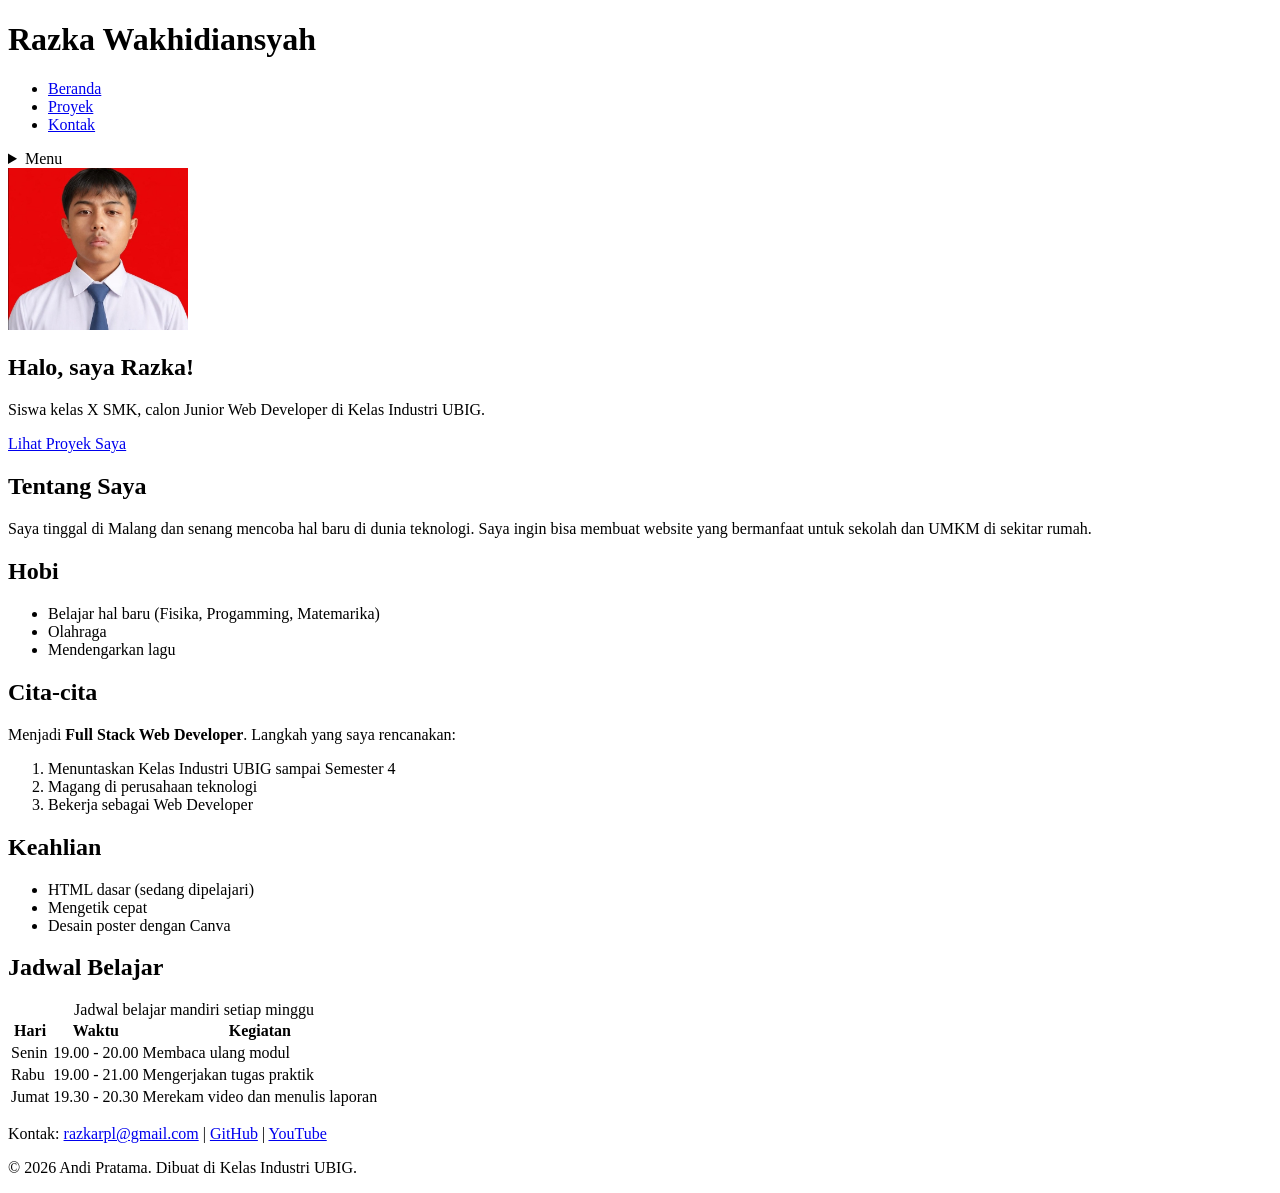
==== index.html @ 946afcf3 "feat: some minor changes" ====
<!DOCTYPE html>
<html lang="id">
<head>
  <meta charset="UTF-8">
  <meta name="viewport" content="width=device-width, initial-scale=1.0">
  <title>Razka Wakhidiansyah | Beranda</title>
  <link rel="preconnect" href="https://fonts.googleapis.com">
  <link rel="preconnect" href="https://fonts.gstatic.com" crossorigin>
  <link href="https://fonts.googleapis.com/css2?family=Inter:wght@400;600&family=Poppins:wght@600;700&display=swap" rel="stylesheet">
  <link rel="stylesheet" href="css/style.css">
</head>
<body>
  <header>
    <div class="container navbar">
      <h1>Razka Wakhidiansyah</h1>
      <nav class="menu-laptop">
        <ul>
          <li><a href="index.html">Beranda</a></li>
          <li><a href="proyek.html">Proyek</a></li>
          <li><a href="kontak.html">Kontak</a></li>
        </ul>
      </nav>
      <!-- Tantangan: menu ponsel yang bisa dibuka-tutup -->
      <details class="menu-ponsel">
        <summary>Menu</summary>
        <nav>
          <ul>
            <li><a href="index.html">Beranda</a></li>
            <li><a href="proyek.html">Proyek</a></li>
            <li><a href="kontak.html">Kontak</a></li>
          </ul>
        </nav>
      </details>
    </div>
  </header>

  <main>
    <div class="container">
      <section class="hero">
        <img src="img/foto-profil.png" alt="Foto profil Andi Pratama" width="180">
        <div>
          <h2>Halo, saya Razka!</h2>
          <p>Siswa kelas X SMK, calon Junior Web Developer di Kelas Industri UBIG.</p>
          <a href="proyek.html" class="tombol">Lihat Proyek Saya</a>
        </div>
      </section>

      <section class="kartu">
        <h2>Tentang Saya</h2>
        <p>Saya tinggal di Malang dan senang mencoba hal baru di dunia teknologi. Saya ingin bisa membuat website yang bermanfaat untuk sekolah dan UMKM di sekitar rumah.</p>
      </section>

      <div class="daftar-kartu">
        <section class="kartu">
          <h2>Hobi</h2>
          <ul>
            <li>Belajar hal baru (Fisika, Progamming, Matemarika)</li>
            <li>Olahraga</li>
            <li>Mendengarkan lagu</li>
          </ul>
        </section>

        <section class="kartu">
          <h2>Cita-cita</h2>
          <p>Menjadi <strong>Full Stack Web Developer</strong>. Langkah yang saya rencanakan:</p>
          <ol>
            <li>Menuntaskan Kelas Industri UBIG sampai Semester 4</li>
            <li>Magang di perusahaan teknologi</li>
            <li>Bekerja sebagai Web Developer</li>
          </ol>
        </section>

        <section class="kartu">
          <h2>Keahlian</h2>
          <ul>
            <li>HTML dasar (sedang dipelajari)</li>
            <li>Mengetik cepat</li>
            <li>Desain poster dengan Canva</li>
          </ul>
        </section>
      </div>

      <section class="kartu">
        <h2>Jadwal Belajar</h2>
        <table>
          <caption>Jadwal belajar mandiri setiap minggu</caption>
          <thead>
            <tr>
              <th>Hari</th>
              <th>Waktu</th>
              <th>Kegiatan</th>
            </tr>
          </thead>
          <tbody>
            <tr>
              <td>Senin</td>
              <td>19.00 - 20.00</td>
              <td>Membaca ulang modul</td>
            </tr>
            <tr>
              <td>Rabu</td>
              <td>19.00 - 21.00</td>
              <td>Mengerjakan tugas praktik</td>
            </tr>
            <tr>
              <td>Jumat</td>
              <td>19.30 - 20.30</td>
              <td>Merekam video dan menulis laporan</td>
            </tr>
          </tbody>
        </table>
      </section>
    </div>
  </main>

  <footer>
    <p>Kontak: <a href="mailto:razkarplgmail.com">razkarpl@gmail.com</a> |
      <a href="https://github.com/RazkaRPL" target="_blank">GitHub</a> |
      <a href="https://www.youtube.com/@Razka_RPL" target="_blank">YouTube</a></p>
    <p>&copy; 2026 Andi Pratama. Dibuat di Kelas Industri UBIG.</p>
  </footer>
</body>
</html>
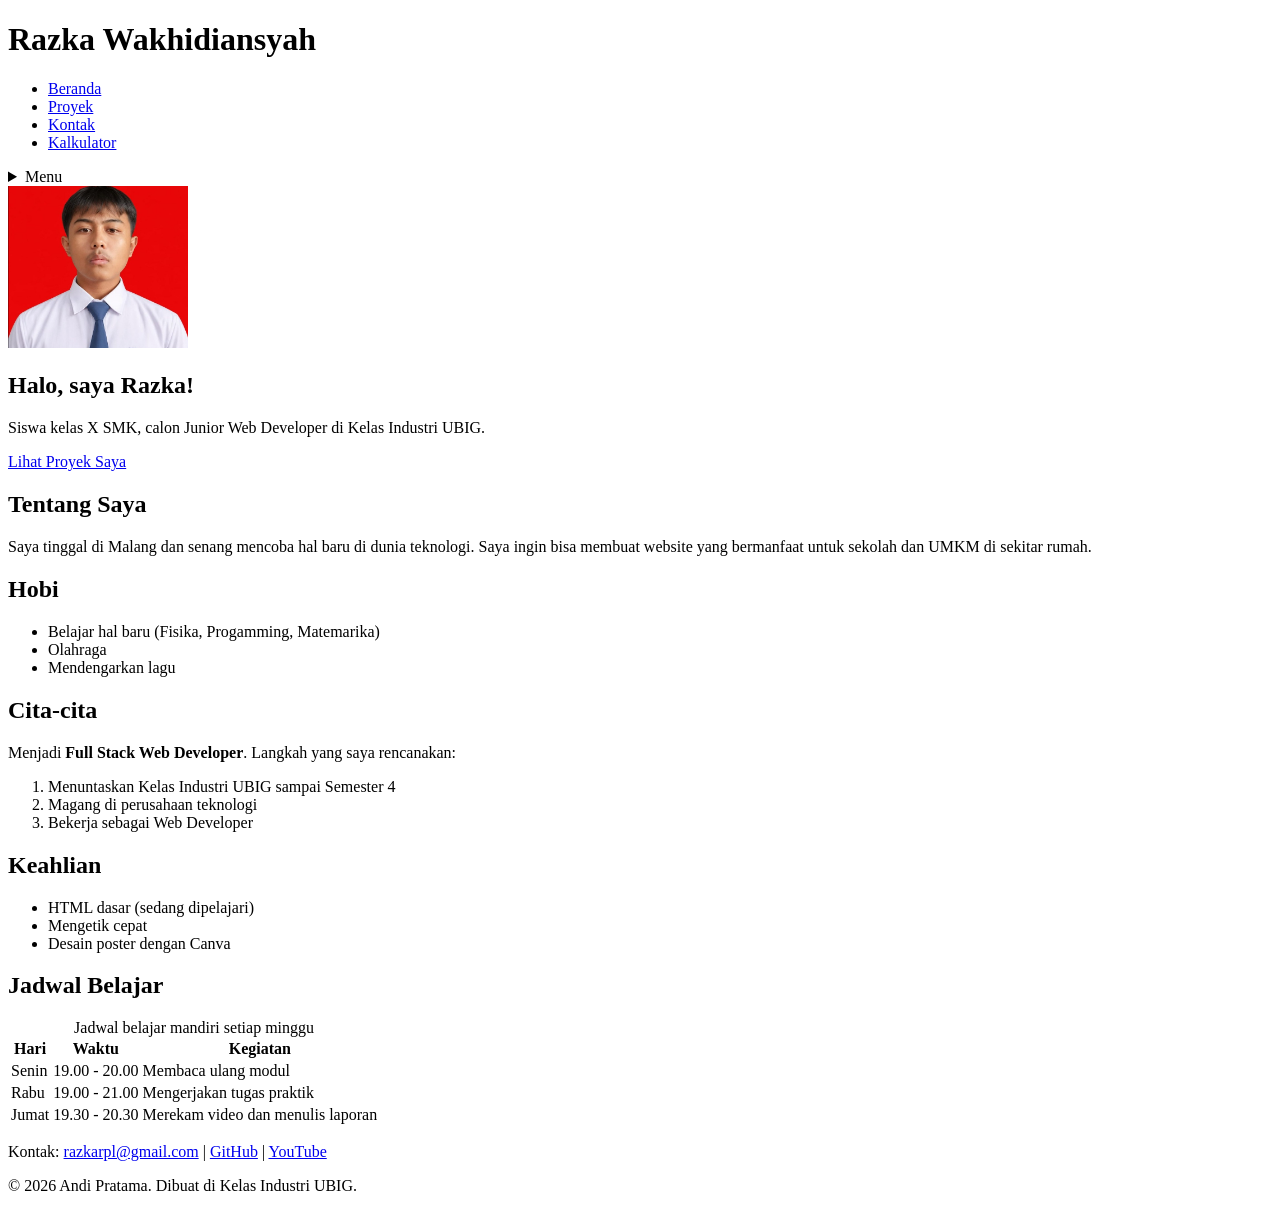
==== commit cfda5450: "Feat: major changes" ====
--- a/index.html
+++ b/index.html
@@ -18,6 +18,7 @@
           <li><a href="index.html">Beranda</a></li>
           <li><a href="proyek.html">Proyek</a></li>
           <li><a href="kontak.html">Kontak</a></li>
+          <li><a href="/folder kalkulator/kalkulator.html">Kalkulator</a></li>
         </ul>
       </nav>
       <!-- Tantangan: menu ponsel yang bisa dibuka-tutup -->
@@ -119,5 +120,6 @@
       <a href="https://www.youtube.com/@Razka_RPL" target="_blank">YouTube</a></p>
     <p>&copy; 2026 Andi Pratama. Dibuat di Kelas Industri UBIG.</p>
   </footer>
+  <script src="/js/pelatihanbenar.js"></script>
 </body>
 </html>
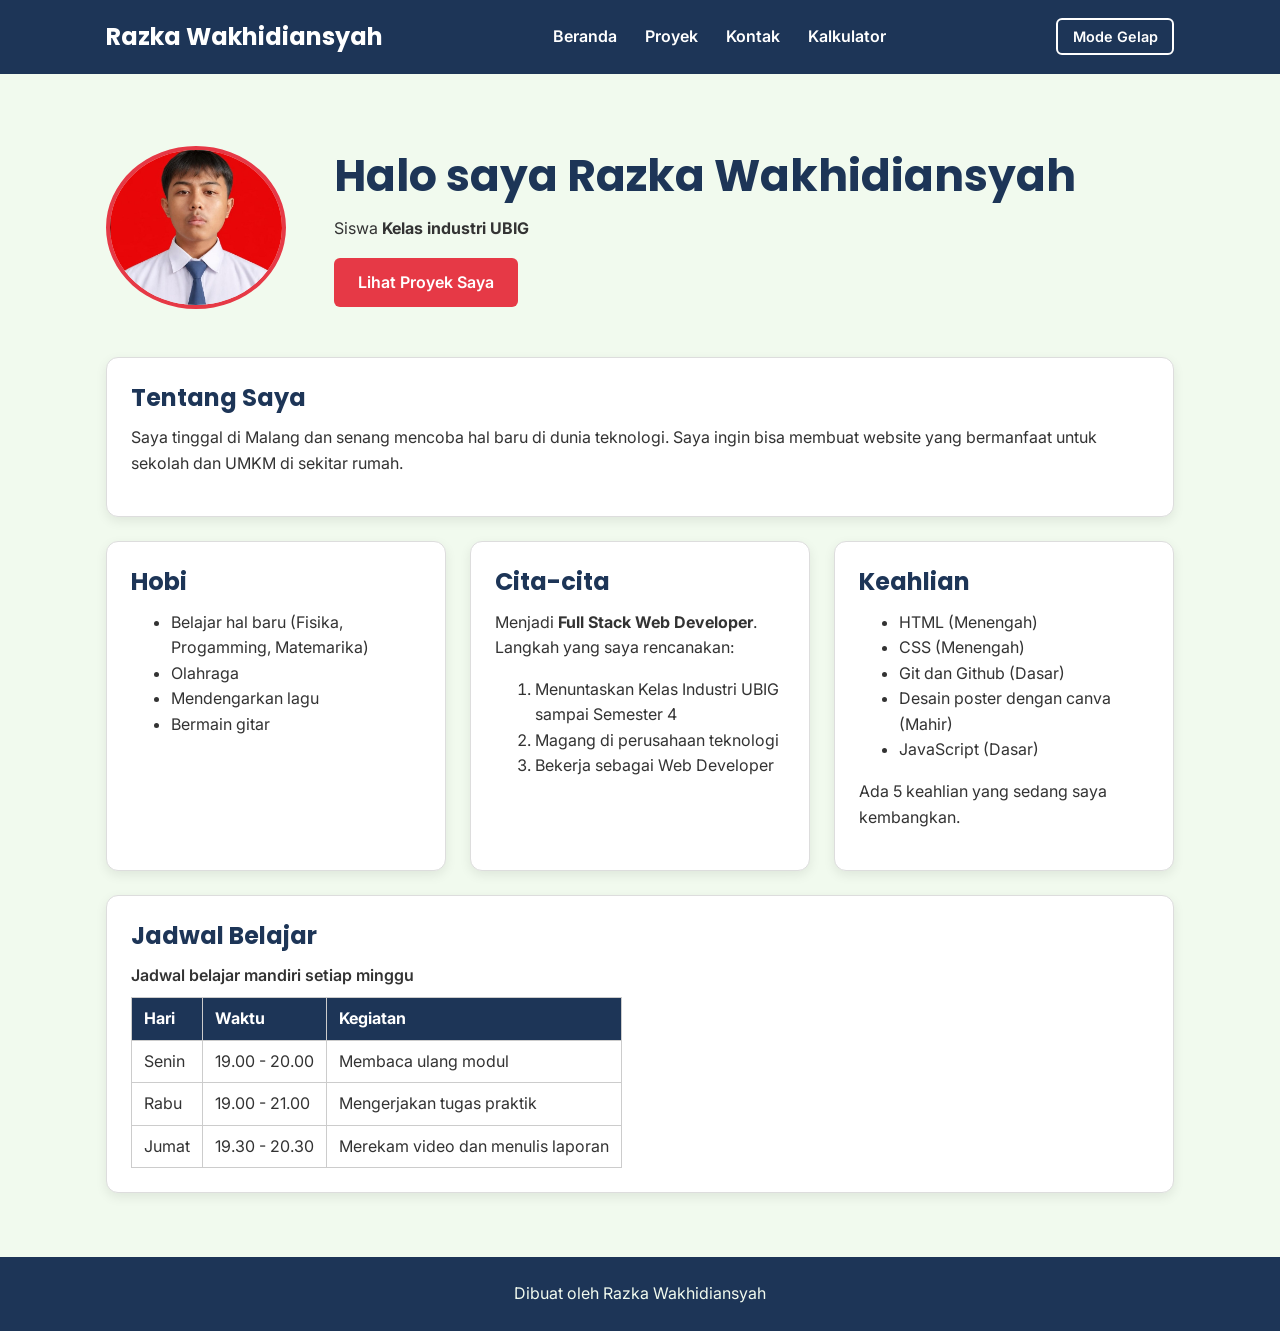
==== commit 9268e6d2: "Before big changes" ====
--- a/index.html
+++ b/index.html
@@ -1,125 +1,146 @@
-<!DOCTYPE html>
+<!doctype html>
 <html lang="id">
-<head>
-  <meta charset="UTF-8">
-  <meta name="viewport" content="width=device-width, initial-scale=1.0">
-  <title>Razka Wakhidiansyah | Beranda</title>
-  <link rel="preconnect" href="https://fonts.googleapis.com">
-  <link rel="preconnect" href="https://fonts.gstatic.com" crossorigin>
-  <link href="https://fonts.googleapis.com/css2?family=Inter:wght@400;600&family=Poppins:wght@600;700&display=swap" rel="stylesheet">
-  <link rel="stylesheet" href="css/style.css">
-</head>
-<body>
-  <header>
-    <div class="container navbar">
-      <h1>Razka Wakhidiansyah</h1>
-      <nav class="menu-laptop">
-        <ul>
-          <li><a href="index.html">Beranda</a></li>
-          <li><a href="proyek.html">Proyek</a></li>
-          <li><a href="kontak.html">Kontak</a></li>
-          <li><a href="/folder kalkulator/kalkulator.html">Kalkulator</a></li>
-        </ul>
-      </nav>
-      <!-- Tantangan: menu ponsel yang bisa dibuka-tutup -->
-      <details class="menu-ponsel">
-        <summary>Menu</summary>
-        <nav>
+  <head>
+    <meta charset="UTF-8" />
+    <meta name="viewport" content="width=device-width, initial-scale=1.0" />
+    <title>Razka Wakhidiansyah | Beranda</title>
+    <link rel="preconnect" href="https://fonts.googleapis.com" />
+    <link rel="preconnect" href="https://fonts.gstatic.com" crossorigin />
+    <link
+      href="https://fonts.googleapis.com/css2?family=Inter:wght@400;600&family=Poppins:wght@600;700&display=swap"
+      rel="stylesheet"
+    />
+    <link rel="stylesheet" href="css/style.css" />
+  </head>
+  <body>
+    <header>
+      <div class="container navbar">
+        <h1>Razka Wakhidiansyah</h1>
+        <nav class="menu-laptop">
           <ul>
             <li><a href="index.html">Beranda</a></li>
             <li><a href="proyek.html">Proyek</a></li>
             <li><a href="kontak.html">Kontak</a></li>
+            <li><a href="/folder kalkulator/kalkulator.html">Kalkulator</a></li>
           </ul>
         </nav>
-      </details>
-    </div>
-  </header>
+        <button type="button" id="tombol-tema" class="tombol-tema">
+          Mode Gelap
+        </button>
+        <!-- Tantangan: menu ponsel yang bisa dibuka-tutup -->
+        <details class="menu-ponsel">
+          <summary>Menu</summary>
+          <nav>
+            <ul>
+              <li><a href="index.html">Beranda</a></li>
+              <li><a href="proyek.html">Proyek</a></li>
+              <li><a href="kontak.html">Kontak</a></li>
+            </ul>
+          </nav>
+        </details>
+      </div>
+    </header>
 
-  <main>
-    <div class="container">
-      <section class="hero">
-        <img src="img/foto-profil.png" alt="Foto profil Andi Pratama" width="180">
-        <div>
-          <h2>Halo, saya Razka!</h2>
-          <p>Siswa kelas X SMK, calon Junior Web Developer di Kelas Industri UBIG.</p>
-          <a href="proyek.html" class="tombol">Lihat Proyek Saya</a>
-        </div>
-      </section>
-
-      <section class="kartu">
-        <h2>Tentang Saya</h2>
-        <p>Saya tinggal di Malang dan senang mencoba hal baru di dunia teknologi. Saya ingin bisa membuat website yang bermanfaat untuk sekolah dan UMKM di sekitar rumah.</p>
-      </section>
-
-      <div class="daftar-kartu">
-        <section class="kartu">
-          <h2>Hobi</h2>
-          <ul>
-            <li>Belajar hal baru (Fisika, Progamming, Matemarika)</li>
-            <li>Olahraga</li>
-            <li>Mendengarkan lagu</li>
-          </ul>
+    <main>
+      <div class="container">
+        <section class="hero">
+          <img
+            src="img/foto-profil.png"
+            alt="Foto profil Andi Pratama"
+            width="180"
+          />
+          <div>
+            <h2>Halo, saya Razka!</h2>
+            <p>
+              Siswa kelas X SMK, calon Junior Web Developer di Kelas Industri
+              UBIG.
+            </p>
+            <a href="proyek.html" class="tombol">Lihat Proyek Saya</a>
+          </div>
         </section>
 
         <section class="kartu">
-          <h2>Cita-cita</h2>
-          <p>Menjadi <strong>Full Stack Web Developer</strong>. Langkah yang saya rencanakan:</p>
-          <ol>
-            <li>Menuntaskan Kelas Industri UBIG sampai Semester 4</li>
-            <li>Magang di perusahaan teknologi</li>
-            <li>Bekerja sebagai Web Developer</li>
-          </ol>
+          <h2>Tentang Saya</h2>
+          <p>
+            Saya tinggal di Malang dan senang mencoba hal baru di dunia
+            teknologi. Saya ingin bisa membuat website yang bermanfaat untuk
+            sekolah dan UMKM di sekitar rumah.
+          </p>
         </section>
 
+        <div class="daftar-kartu">
+          <section class="kartu">
+            <h2>Hobi</h2>
+            <ul id="daftar-hobi">
+              <li>Belajar hal baru (Fisika, Progamming, Matemarika)</li>
+              <li>Olahraga</li>
+              <li>Mendengarkan lagu</li>
+            </ul>
+          </section>
+
+          <section class="kartu">
+            <h2>Cita-cita</h2>
+            <p>
+              Menjadi <strong>Full Stack Web Developer</strong>. Langkah yang
+              saya rencanakan:
+            </p>
+            <ol>
+              <li>Menuntaskan Kelas Industri UBIG sampai Semester 4</li>
+              <li>Magang di perusahaan teknologi</li>
+              <li>Bekerja sebagai Web Developer</li>
+            </ol>
+          </section>
+
+          <section class="kartu">
+            <h2>Keahlian</h2>
+            <ul id="daftar-skill"></ul>
+            <p id="jumlah-skill"></p>
+          </section>
+        </div>
+
         <section class="kartu">
-          <h2>Keahlian</h2>
-          <ul>
-            <li>HTML dasar (sedang dipelajari)</li>
-            <li>Mengetik cepat</li>
-            <li>Desain poster dengan Canva</li>
-          </ul>
+          <h2>Jadwal Belajar</h2>
+          <table>
+            <caption>
+              Jadwal belajar mandiri setiap minggu
+            </caption>
+            <thead>
+              <tr>
+                <th>Hari</th>
+                <th>Waktu</th>
+                <th>Kegiatan</th>
+              </tr>
+            </thead>
+            <tbody>
+              <tr>
+                <td>Senin</td>
+                <td>19.00 - 20.00</td>
+                <td>Membaca ulang modul</td>
+              </tr>
+              <tr>
+                <td>Rabu</td>
+                <td>19.00 - 21.00</td>
+                <td>Mengerjakan tugas praktik</td>
+              </tr>
+              <tr>
+                <td>Jumat</td>
+                <td>19.30 - 20.30</td>
+                <td>Merekam video dan menulis laporan</td>
+              </tr>
+            </tbody>
+          </table>
         </section>
       </div>
+    </main>
 
-      <section class="kartu">
-        <h2>Jadwal Belajar</h2>
-        <table>
-          <caption>Jadwal belajar mandiri setiap minggu</caption>
-          <thead>
-            <tr>
-              <th>Hari</th>
-              <th>Waktu</th>
-              <th>Kegiatan</th>
-            </tr>
-          </thead>
-          <tbody>
-            <tr>
-              <td>Senin</td>
-              <td>19.00 - 20.00</td>
-              <td>Membaca ulang modul</td>
-            </tr>
-            <tr>
-              <td>Rabu</td>
-              <td>19.00 - 21.00</td>
-              <td>Mengerjakan tugas praktik</td>
-            </tr>
-            <tr>
-              <td>Jumat</td>
-              <td>19.30 - 20.30</td>
-              <td>Merekam video dan menulis laporan</td>
-            </tr>
-          </tbody>
-        </table>
-      </section>
-    </div>
-  </main>
-
-  <footer>
-    <p>Kontak: <a href="mailto:razkarplgmail.com">razkarpl@gmail.com</a> |
-      <a href="https://github.com/RazkaRPL" target="_blank">GitHub</a> |
-      <a href="https://www.youtube.com/@Razka_RPL" target="_blank">YouTube</a></p>
-    <p>&copy; 2026 Andi Pratama. Dibuat di Kelas Industri UBIG.</p>
-  </footer>
-  <script src="/js/pelatihanbenar.js"></script>
-</body>
+    <footer>
+      <p>
+        Kontak: <a href="mailto:razkarplgmail.com">razkarpl@gmail.com</a> |
+        <a href="https://github.com/RazkaRPL" target="_blank">GitHub</a> |
+        <a href="https://www.youtube.com/@Razka_RPL" target="_blank">YouTube</a>
+      </p>
+      <p id="p2">&copy; 2026 Razka Wakhidiansyah. Dibuat di Kelas Industri UBIG.</p>
+    </footer>
+    <script src="/js/main.js" defer></script>
+  </body>
 </html>
--- a/css/style.css
+++ b/css/style.css
@@ -0,0 +1,297 @@
+/* Gaya portofolio Andi Pratama
+   Palet: #1D3557 (utama), #E63946 (aksen), #F1FAEE (latar)
+   Huruf: Poppins (judul), Inter (isi)
+   Tata letak: mobile first, titik ubah 768px (tablet) dan 1024px (laptop) */
+
+/* 1. Reset */
+* {
+  box-sizing: border-box;
+  margin: 0;
+}
+
+img {
+  max-width: 100%;
+  height: auto;
+}
+
+/* 2. Dasar halaman: warna dan huruf */
+body {
+  font-family: "Inter", Arial, sans-serif;
+  font-size: 1rem;
+  line-height: 1.6;
+  color: var(--warna-teks);
+  background-color: var(--warna-latar);
+}
+
+:root {
+--warna-utama: #1D3557;
+--warna-judul: #1D3557;
+--warna-aksen: #E63946;
+--warna-tautan: #E63946;
+--warna-latar: #F1FAEE;
+--warna-teks: #333333;
+--warna-kartu: #FFFFFF;
+--warna-garis: #DDDDDD;
+}
+
+
+body.gelap {
+--warna-utama: #0B1526;
+--warna-judul: #A8DADC;
+--warna-tautan: #FF8A8A;
+--warna-latar: #121A24;
+--warna-teks: #E3E8EE;
+--warna-kartu: #1C2836;
+--warna-garis: #34465A;
+}
+
+h1, h2, h3 {
+  font-family: "Poppins", Arial, sans-serif;
+  color: var(--warna-judul);
+  line-height: 1.3;
+}
+
+h2 {
+  margin-bottom: 0.75rem;
+}
+
+p, ul, ol {
+  margin-bottom: 1rem;
+}
+
+a {
+  color: var(--warna-tautan);
+}
+
+/* 3. Wadah, header, dan menu */
+.container {
+  max-width: 1100px;
+  margin: 0 auto;
+  padding: 0 1rem;
+}
+
+header {
+  background-color: var(--warna-utama);
+  color: #FFFFFF;
+  padding: 1rem 0;
+}
+
+header h1 {
+  color: #FFFFFF;
+  font-size: 1.5rem;
+}
+
+.navbar {
+  display: flex;
+  flex-wrap: wrap;
+  justify-content: space-between;
+  align-items: center;
+  gap: 0.5rem;
+}
+
+nav ul {
+  display: flex;
+  gap: 0.25rem;
+  padding: 0;
+  margin: 0;
+  list-style: none;
+}
+
+nav a {
+  display: inline-block;
+  padding: 0.5rem 0.75rem;
+  border-radius: 6px;
+  color: #FFFFFF;
+  font-weight: 600;
+  text-decoration: none;
+}
+
+.tombol-tema {
+padding: 0.5rem 0.9rem;
+border: 2px solid #FFFFFF;
+background-color: transparent;
+font-size: 0.9rem;
+}
+
+/* Tantangan: menu ponsel buka-tutup dengan details */
+.menu-laptop {
+  display: none;
+}
+
+.menu-ponsel summary {
+  padding: 0.5rem 0.75rem;
+  border: 1px solid #FFFFFF;
+  border-radius: 6px;
+  font-weight: 600;
+  cursor: pointer;
+}
+
+.menu-ponsel ul {
+  flex-direction: column;
+  margin-top: 0.5rem;
+}
+
+/* 4. Isi utama, hero, dan kartu */
+main {
+  padding: 1.5rem 0;
+}
+
+.hero {
+  display: flex;
+  flex-direction: column;
+  align-items: center;
+  gap: 1.5rem;
+  padding: 1rem 0 2rem;
+  text-align: center;
+}
+
+.hero img {
+  border: 4px solid #E63946;
+  border-radius: 50%;
+}
+
+.hero h2 {
+  font-size: 2rem;
+}
+
+.tombol {
+  display: inline-block;
+  padding: 0.75rem 1.5rem;
+  border-radius: 6px;
+  background-color: #E63946;
+  color: #FFFFFF;
+  font-weight: 600;
+  text-decoration: none;
+}
+
+.kartu {
+  background-color: #FFFFFF;
+  padding: 1rem;
+  margin-bottom: 1.5rem;
+  border: 1px solid #DDDDDD;
+  border-radius: 12px;
+  box-shadow: 0 4px 12px rgba(0, 0, 0, 0.08);
+}
+
+.daftar-kartu {
+  display: flex;
+  flex-wrap: wrap;
+  gap: 1.5rem;
+  margin-bottom: 1.5rem;
+}
+
+.daftar-kartu .kartu {
+  flex: 1 1 280px;
+  margin-bottom: 0;
+}
+
+article img {
+  border-radius: 8px;
+  border: 1px solid #DDDDDD;
+}
+
+/* 5. Tabel */
+table {
+  border-collapse: collapse;
+}
+
+caption {
+  font-weight: 600;
+  text-align: left;
+  margin-bottom: 0.5rem;
+}
+
+th, td {
+  border: 1px solid #CCCCCC;
+  padding: 0.5rem 0.75rem;
+  text-align: left;
+}
+
+th {
+  background-color: var(--warna-utama);
+  color: #FFFFFF;
+}
+
+/* 6. Form */
+label {
+  font-weight: 600;
+}
+
+input, select, textarea {
+  width: 100%;
+  max-width: 22rem;
+  padding: 0.6rem;
+  margin-top: 0.25rem;
+  border: 1px solid #CCCCCC;
+  border-radius: 6px;
+  font-family: inherit;
+  font-size: 1rem;
+}
+
+button {
+  padding: 0.75rem 1.5rem;
+  border: none;
+  border-radius: 6px;
+  background-color: #E63946;
+  color: #FFFFFF;
+  font-family: inherit;
+  font-size: 1rem;
+  font-weight: 600;
+  cursor: pointer;
+}
+
+/* 7. Footer */
+footer {
+  background-color: var(--warna-utama);
+  color: #F1FAEE;
+  text-align: center;
+  padding: 1.5rem;
+}
+
+footer p {
+  margin-bottom: 0.25rem;
+}
+
+footer a {
+  color: #FFFFFF;
+}
+
+/* 8. Tablet: lebar layar 768px ke atas */
+@media (min-width: 768px) {
+  .menu-laptop {
+    display: block;
+  }
+
+  .menu-ponsel {
+    display: none;
+  }
+
+  .hero {
+    flex-direction: row;
+    padding: 2rem 0 3rem;
+    text-align: left;
+  }
+
+  .kartu {
+    padding: 1.5rem;
+  }
+}
+
+/* 9. Laptop: lebar layar 1024px ke atas */
+@media (min-width: 1024px) {
+  main {
+    padding: 2.5rem 0;
+  }
+
+  .hero {
+    gap: 3rem;
+  }
+
+  .hero h2 {
+    font-size: 2.75rem;
+  }
+}
+
+.keterangan {
+font-size: 0.875rem;
+}
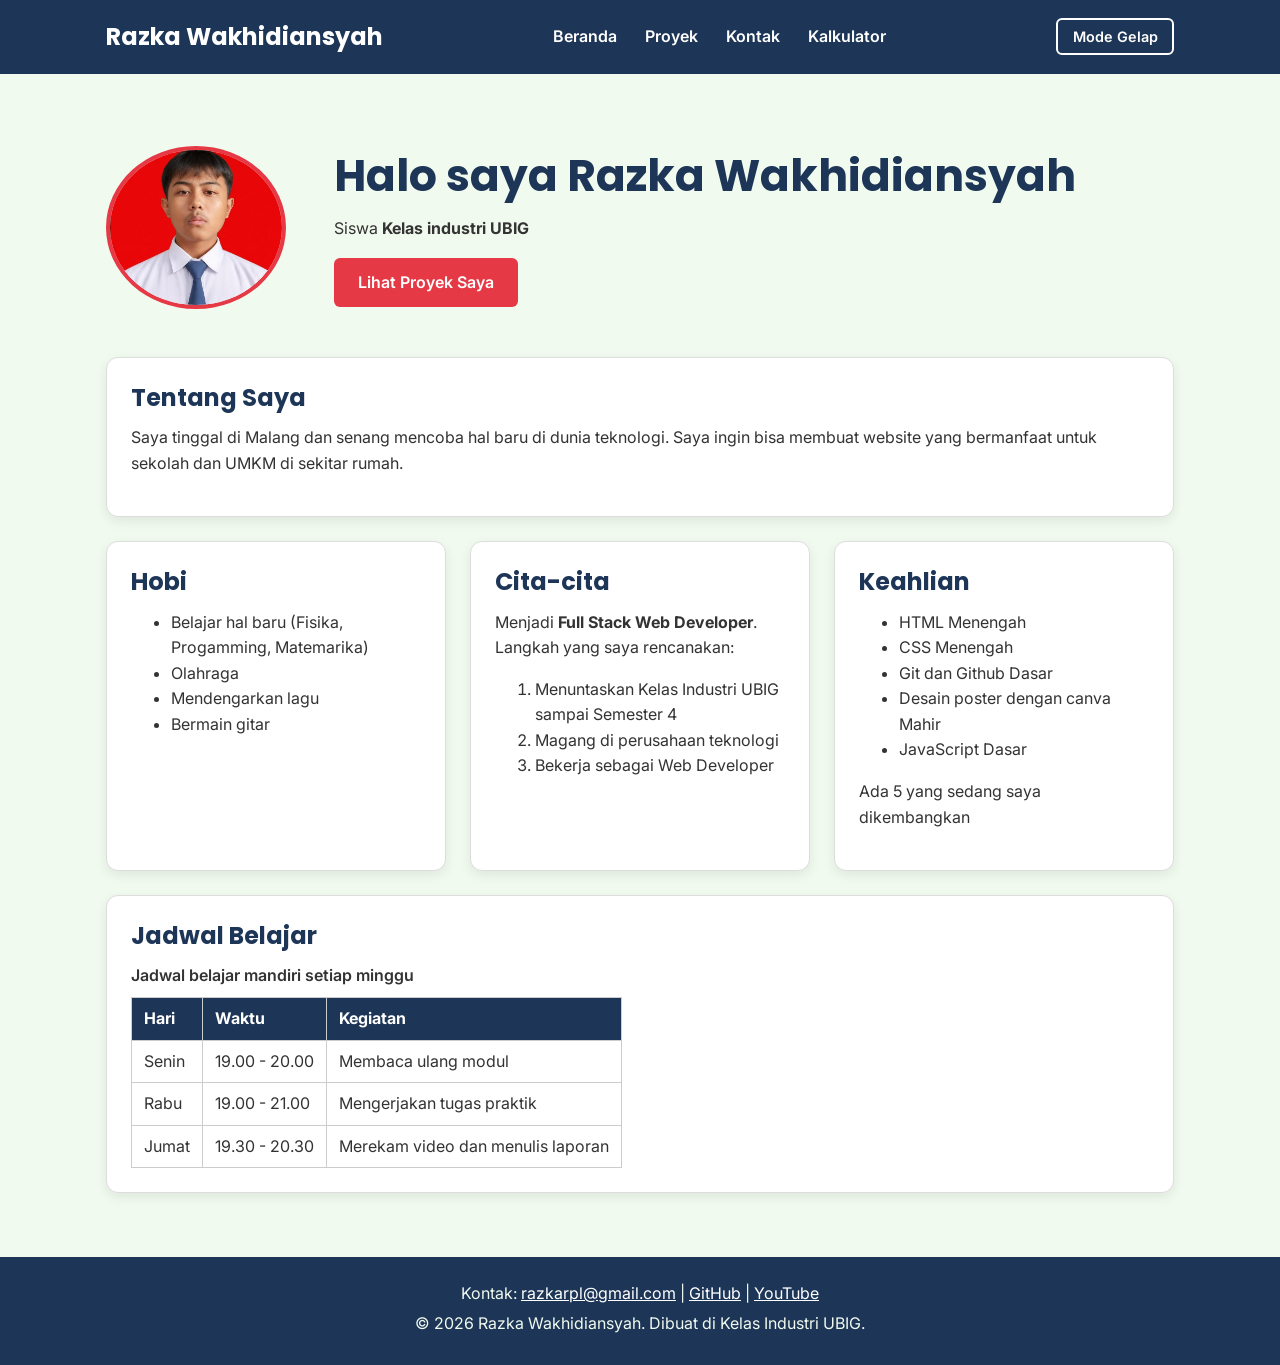
==== commit 863a616a: "Persiapan ujian" ====
--- a/index.html
+++ b/index.html
@@ -3,6 +3,7 @@
   <head>
     <meta charset="UTF-8" />
     <meta name="viewport" content="width=device-width, initial-scale=1.0" />
+    <meta name="description" content="Website ini merupakah website portofolio, yang memperkenalkan pengunjung terhadap saya.">
     <title>Razka Wakhidiansyah | Beranda</title>
     <link rel="preconnect" href="https://fonts.googleapis.com" />
     <link rel="preconnect" href="https://fonts.gstatic.com" crossorigin />
@@ -32,9 +33,10 @@
           <summary>Menu</summary>
           <nav>
             <ul>
-              <li><a href="index.html">Beranda</a></li>
-              <li><a href="proyek.html">Proyek</a></li>
-              <li><a href="kontak.html">Kontak</a></li>
+            <li><a href="index.html">Beranda</a></li>
+            <li><a href="proyek.html">Proyek</a></li>
+            <li><a href="kontak.html">Kontak</a></li>
+            <li><a href="/folder kalkulator/kalkulator.html">Kalkulator</a></li>
             </ul>
           </nav>
         </details>
--- a/css/style.css
+++ b/css/style.css
@@ -294,4 +294,34 @@
 
 .keterangan {
 font-size: 0.875rem;
+}
+
+.filter {
+display: flex;
+flex-wrap: wrap;
+gap: 0.5rem;
+margin-bottom: 1rem;
+}
+.tombol-filter {
+padding: 0.5rem 1rem;
+border: 2px solid var(--warna-garis);
+background-color: var(--warna-kartu);
+color: var(--warna-judul);
+}
+.label {
+display: inline-block;
+padding: 0.1rem 0.6rem;
+margin-bottom: 0.5rem;
+border-radius: 999px;
+background-color: var(--warna-latar);
+color: var(--warna-judul);
+font-size: 0.85rem;
+font-weight: 600;
+}
+
+.tombol-filter.active{
+  padding: 0.5rem 1rem;
+  border: 2px solid;
+  background-color: #E63946;
+  color: #FFFFFF;
 }
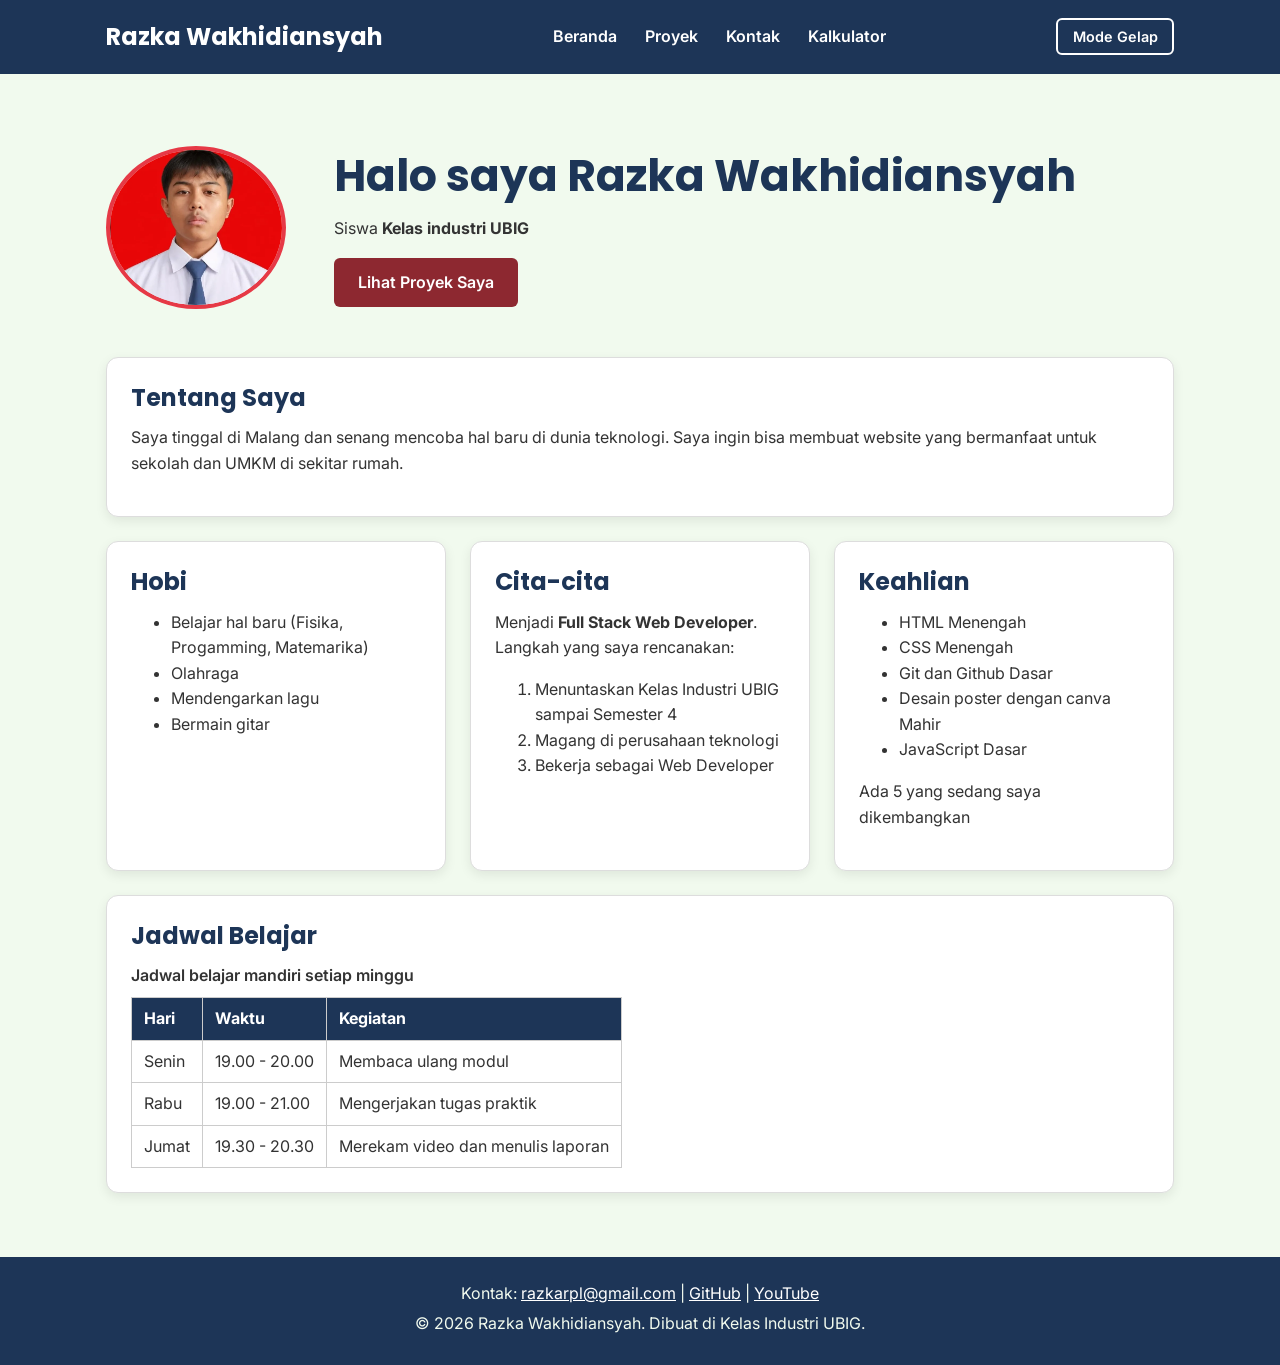
==== commit 455fac0f: "Feat: Perubahan tipe data png ke webp, untuk performance" ====
--- a/index.html
+++ b/index.html
@@ -3,7 +3,6 @@
   <head>
     <meta charset="UTF-8" />
     <meta name="viewport" content="width=device-width, initial-scale=1.0" />
-    <meta name="description" content="Website ini merupakah website portofolio, yang memperkenalkan pengunjung terhadap saya.">
     <title>Razka Wakhidiansyah | Beranda</title>
     <link rel="preconnect" href="https://fonts.googleapis.com" />
     <link rel="preconnect" href="https://fonts.gstatic.com" crossorigin />
@@ -47,9 +46,10 @@
       <div class="container">
         <section class="hero">
           <img
-            src="img/foto-profil.png"
-            alt="Foto profil Andi Pratama"
+            src="image/foto-profil.webp"
             width="180"
+            height="170"
+            alt="Foto profil Razka Wakhidiansyah"
           />
           <div>
             <h2>Halo, saya Razka!</h2>
--- a/css/style.css
+++ b/css/style.css
@@ -158,7 +158,7 @@
   display: inline-block;
   padding: 0.75rem 1.5rem;
   border-radius: 6px;
-  background-color: #E63946;
+  background-color: #8d2830;
   color: #FFFFFF;
   font-weight: 600;
   text-decoration: none;
@@ -232,7 +232,7 @@
   padding: 0.75rem 1.5rem;
   border: none;
   border-radius: 6px;
-  background-color: #E63946;
+  background-color: #8d2830;
   color: #FFFFFF;
   font-family: inherit;
   font-size: 1rem;
@@ -324,4 +324,16 @@
   border: 2px solid;
   background-color: #E63946;
   color: #FFFFFF;
+}
+
+.repo-daftar.gone{
+  display: none;
+}
+
+.tombol-kecil{
+  white-space: nowrap;
+}
+
+#daftar-repo.tersembunyikan{
+  display: none;
 }
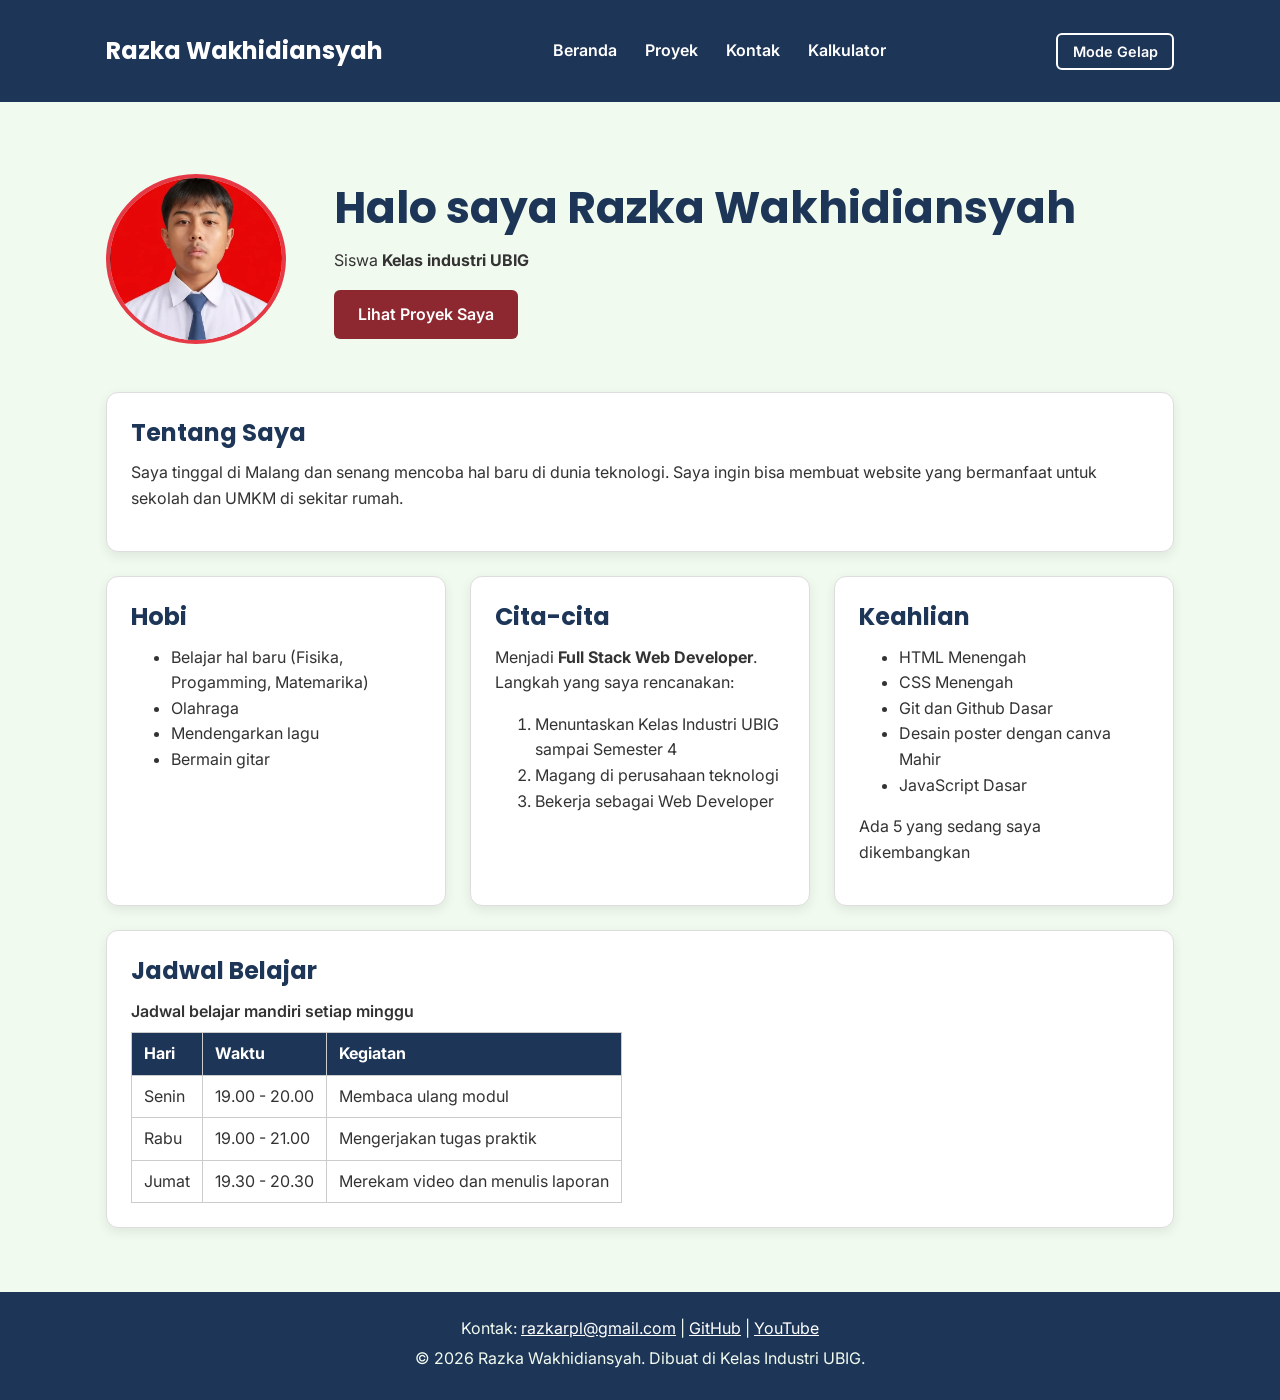
==== commit f95d53dc: "docs: perbarui README Portofolio v2" ====
--- a/index.html
+++ b/index.html
@@ -4,10 +4,11 @@
     <meta charset="UTF-8" />
     <meta name="viewport" content="width=device-width, initial-scale=1.0" />
     <title>Razka Wakhidiansyah | Beranda</title>
+    <meta name="description" content="Mari kita mengenal, murid SMK Brantas Karangkates, Razka Wakhidiansyah!" />
     <link rel="preconnect" href="https://fonts.googleapis.com" />
     <link rel="preconnect" href="https://fonts.gstatic.com" crossorigin />
     <link
-      href="https://fonts.googleapis.com/css2?family=Inter:wght@400;600&family=Poppins:wght@600;700&display=swap"
+      href="https://fonts.googleapis.com/css2?family=Inter:wght@400;600&family=Poppins:wght@600;700&display=optional"
       rel="stylesheet"
     />
     <link rel="stylesheet" href="css/style.css" />
@@ -93,7 +94,7 @@
             </ol>
           </section>
 
-          <section class="kartu">
+          <section class="kartu kartuskill">
             <h2>Keahlian</h2>
             <ul id="daftar-skill"></ul>
             <p id="jumlah-skill"></p>
--- a/css/style.css
+++ b/css/style.css
@@ -66,6 +66,7 @@
 /* 3. Wadah, header, dan menu */
 .container {
   max-width: 1100px;
+  min-height: 70px;
   margin: 0 auto;
   padding: 0 1rem;
 }
@@ -82,12 +83,14 @@
 }
 
 .navbar {
+  position: relative;
   display: flex;
   flex-wrap: wrap;
   justify-content: space-between;
   align-items: center;
   gap: 0.5rem;
 }
+
 
 nav ul {
   display: flex;
@@ -127,9 +130,18 @@
 }
 
 .menu-ponsel ul {
+  position: absolute;
+  top: 100%;
+  right: 0;
+  left: 0;
+  background-color: var(--warna-utama);
+  padding: 0.5rem 1rem 1rem;
   flex-direction: column;
   margin-top: 0.5rem;
-}
+  z-index: 100;
+  box-shadow: 0 4px 12px rgba(0,0,0,0.2);
+}
+
 
 /* 4. Isi utama, hero, dan kartu */
 main {
@@ -148,6 +160,8 @@
 .hero img {
   border: 4px solid #E63946;
   border-radius: 50%;
+  width: 180px;
+  height: 170px;
 }
 
 .hero h2 {
@@ -171,6 +185,11 @@
   border: 1px solid #DDDDDD;
   border-radius: 12px;
   box-shadow: 0 4px 12px rgba(0, 0, 0, 0.08);
+}
+
+.kartuskill{
+  min-width: 180px;
+  min-height: 170px;
 }
 
 .daftar-kartu {
@@ -336,4 +355,24 @@
 
 #daftar-repo.tersembunyikan{
   display: none;
-}+}
+
+/* 1. Samakan ukuran font cadangan dengan Inter agar tidak bergeser saat swap */
+@font-face {
+  font-family: "Inter-Fallback";
+  src: local("Arial");
+  size-adjust: 107%;
+  ascent-override: 90%;
+  descent-override: 22%;
+  line-gap-override: 0%;
+}
+
+/* 2. Samakan ukuran font cadangan dengan Poppins agar judul tidak bergeser saat swap */
+@font-face {
+  font-family: "Poppins-Fallback";
+  src: local("Arial");
+  size-adjust: 112%;
+  ascent-override: 93%;
+  descent-override: 30%;
+  line-gap-override: 0%;
+}
